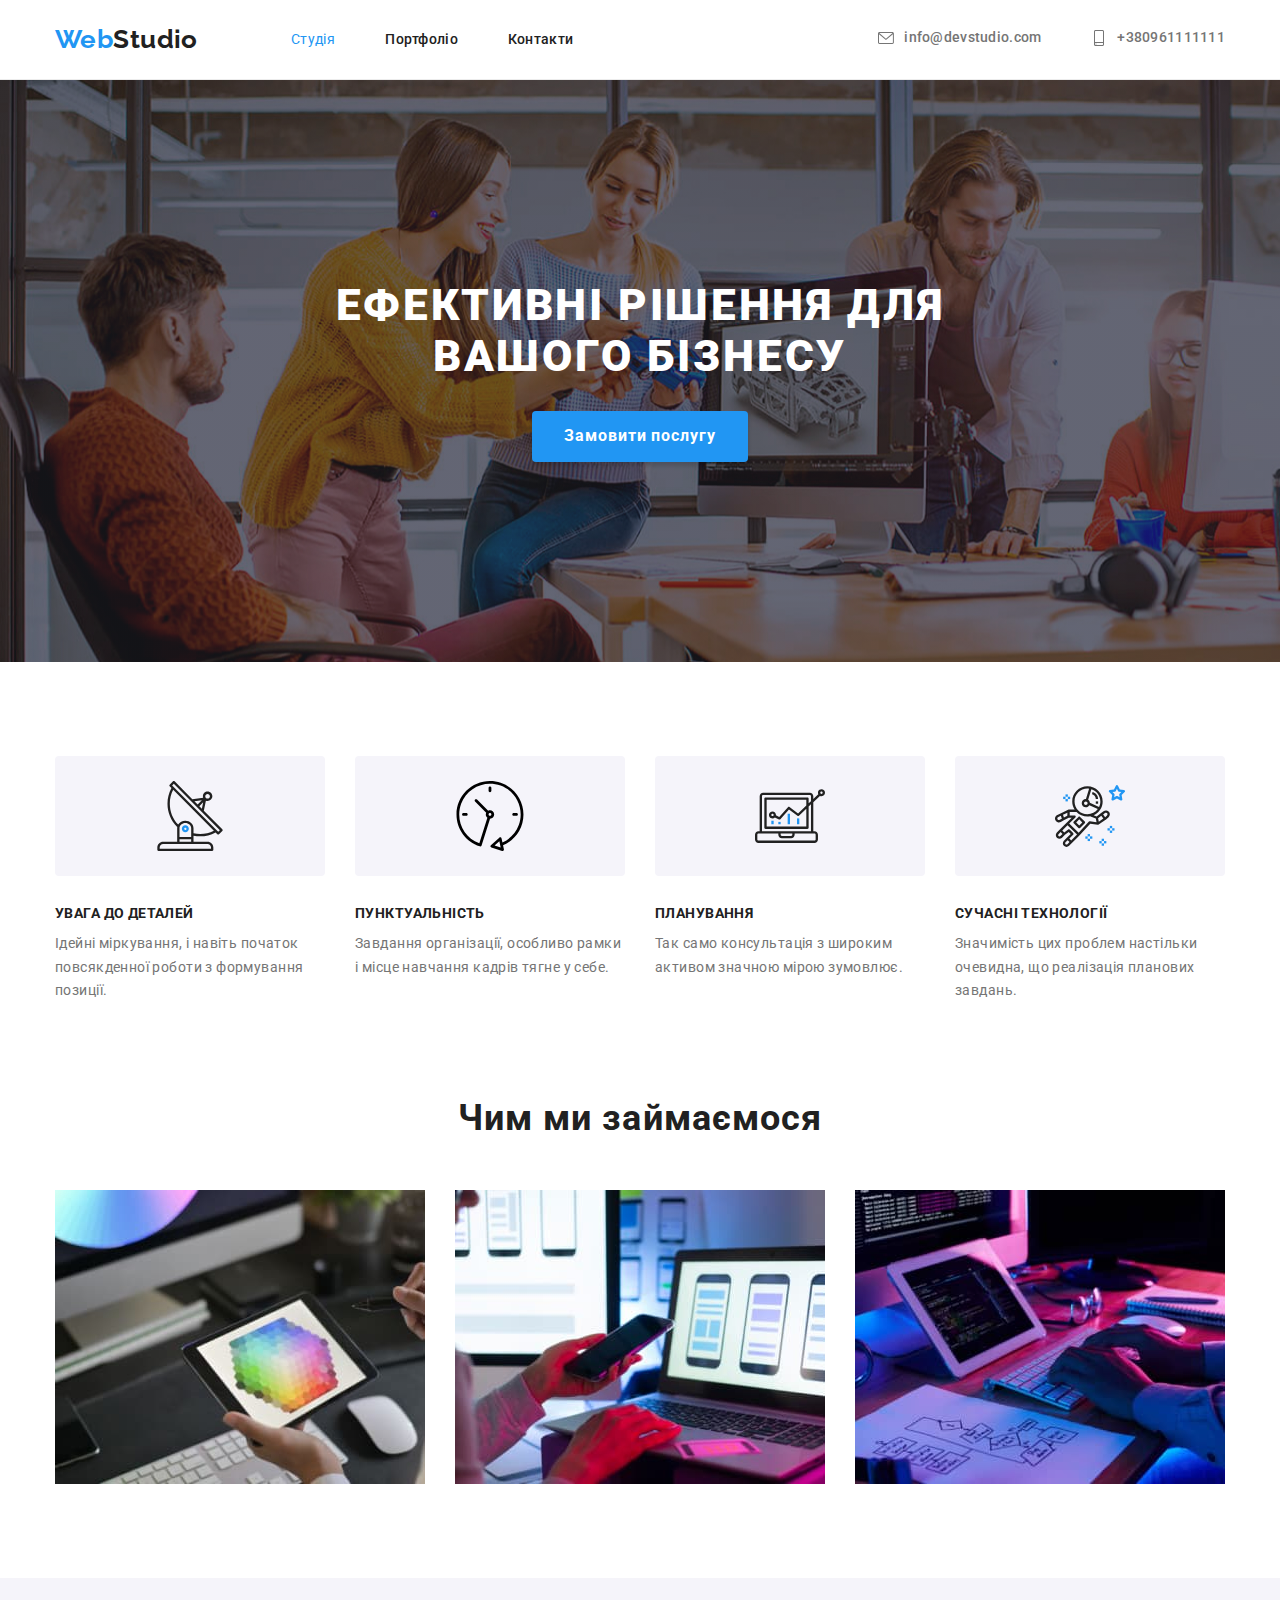
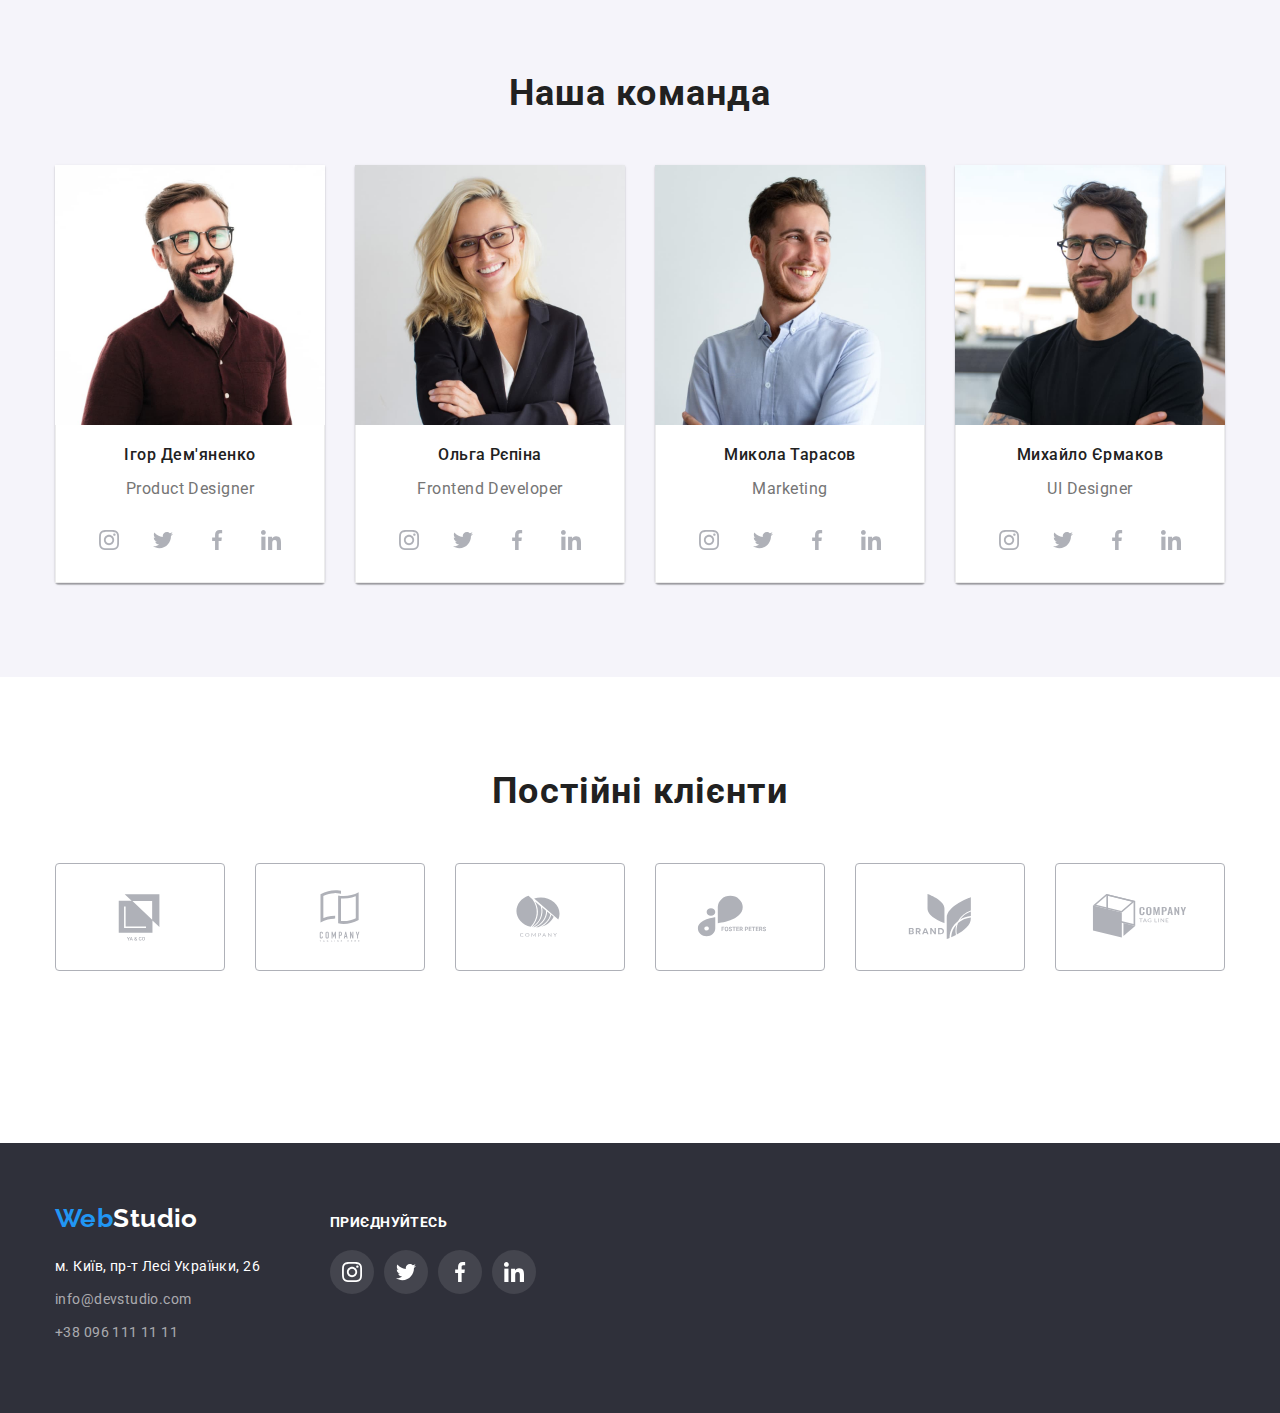
==== index.html @ e2eb47a0 "update hw4" ====
<!DOCTYPE html>
<html lang="uk">
  <head>
    <meta charset="UTF-8" />
    <meta http-equiv="X-UA-Compatible" content="IE=edge" />
    <meta name="viewport" content="width=device-width, initial-scale=1.0" />
    <title>Студія</title>
    <link rel="preconnect" href="https://fonts.googleapis.com" />
    <link rel="preconnect" href="https://fonts.gstatic.com" crossorigin />
    <link
      rel="stylesheet"
      href="https://cdnjs.cloudflare.com/ajax/libs/modern-normalize/1.0.0/modern-normalize.min.css"
    />
    <link
      href="https://fonts.googleapis.com/css2?family=Raleway:wght@700&family=Roboto:wght@400;500;700;900&display=swap"
      rel="stylesheet"
    />
    <link rel="stylesheet" href="styles/styles.css" />
  </head>

  <body class="body">
    <!--Header-->
    <header>
      <div class="container nav">
        <nav class="header-nav">
          <a href="./index.html" class="header-logo logo" lang="en"
            ><span class="logo-blue">Web</span>Studio</a
          >

          <ul class="nav-list list">
            <li class="header-list-item">
              <a
                class="current"
                href="./index.html"
                class="header-list-link link"
                >Студія</a
              >
            </li>
            <li class="header-list-item">
              <a href="./portfolio.html" class="header-list-link link"
                >Портфоліо</a
              >
            </li>
            <li class="header-list-item">
              <a href="#" class="header-list-link link">Контакти</a>
            </li>
          </ul>
        </nav>
        <ul class="link-connection list">
          <li class="connection-item">
            <a href="mailto:info@devstudio.com" class="header-tel-link link">
              <svg class="icon-envelope" width="16" height="16">
                <use href="./img/icons.svg#icon-envelope"></use></svg
              >info@devstudio.com</a
            >
          </li>
          <li class="connection-item">
            <a href="tel:+380961111111" class="header-tel-link link"
              ><svg class="icon-smartphone" width="16" height="16">
                <use href="./img/icons.svg#icon-smartphone"></use></svg
              >+380961111111</a
            >
          </li>
        </ul>
      </div>
    </header>
    <main>
      <!--Hero-->
      <section class="section-hero section">
        <div class="container studio">
          <h1 class="hero-title">
            Ефективні рішення для <br />
            вашого бізнесу
          </h1>
          <button type="button" class="button-pointer">Замовити послугу</button>
        </div>
      </section>
      <!--About description-->
      <section class="section-description section">
        <div class="description container">
          <h2 class="visually-hidden">наші особливості</h2>

          <ul class="text list">
            <li class="features">
              <div class="feature-icon">
                <svg class="icon-antena" width="70" height="70">
                  <use href="./img/icons.svg#icon-antenna"></use>
                </svg>
              </div>
              <h3 class="title">УВАГА ДО ДЕТАЛЕЙ</h3>
              <p class="task">
                Ідейні міркування, і навіть початок повсякденної роботи з
                формування позиції.
              </p>
            </li>
            <li class="features">
              <div class="feature-icon">
                <svg class="icon-clock" width="70" height="70">
                  <use href="./img/icons.svg#icon-clock"></use>
                </svg>
              </div>
              <h3 class="title">ПУНКТУАЛЬНІСТЬ</h3>
              <p class="task">
                Завдання організації, особливо рамки і місце навчання кадрів
                тягне у себе.
              </p>
            </li>
            <li class="features">
              <div class="feature-icon">
                <svg class="icon-diagram" width="70" height="70">
                  <use href="./img/icons.svg#icon-diagram"></use>
                </svg>
              </div>
              <h3 class="title">ПЛАНУВАННЯ</h3>
              <p class="task">
                Так само консультація з широким активом значною мірою зумовлює.
              </p>
            </li>
            <li class="features">
              <div class="feature-icon">
                <svg class="icon-astronaut" width="70" height="70">
                  <use href="./img/icons.svg#icon-astronaut"></use>
                </svg>
              </div>
              <h3 class="title">СУЧАСНІ ТЕХНОЛОГІЇ</h3>
              <p class="task">
                Значимість цих проблем настільки очевидна, що реалізація
                планових завдань.
              </p>
            </li>
          </ul>
        </div>
      </section>

      <!--Developments-->
      <section class="section-developments section">
        <div class="container">
          <h2 class="section-title about-title">Чим ми займаємося</h2>
          <ul class="developments list">
            <li class="developments-item">
              <img src="./img/about2.jpg" width="370" alt="Десктопні версії" />
            </li>
            <li>
              <img
                src="./img/about1.jpg"
                width="370"
                alt="Mобільні аплікації"
              />
            </li>
            <li>
              <img src="./img/about.jpg" width="370" alt="Дизайн" />
            </li>
          </ul>
        </div>
      </section>

      <!--About team-->
      <section class="section-team section">
        <div class="team-photos container">
          <h2 class="section-title team-title">Наша команда</h2>
          <ul class="team list">
            <li class="team-item">
              <div class="card-thumb">
                <img src="./img/photo1.jpg" width="270" alt="Ігор Дем'яненко" />
                <div class="card-content">
                  <h3 class="caption">Ігор Дем'яненко</h3>
                  <p lang="en" class="subtitle">Product Designer</p>
                  <ul class="social-icons list">
                    <li class="social-item">
                      <a href="" class="social-link link"
                        ><svg class="icon-instagram" width="20" height="20">
                          <use href="./img/icons.svg#icon-instagram"></use></svg
                      ></a>
                    </li>
                    <li class="social-item">
                      <a href="" class="social-link link"
                        ><svg class="icon-twitter" width="20" height="20">
                          <use href="./img/icons.svg#icon-twitter"></use></svg
                      ></a>
                    </li>
                    <li class="social-item">
                      <a href="" class="social-link link"
                        ><svg class="icon-facebook" width="20" height="20">
                          <use href="./img/icons.svg#icon-facebook"></use></svg
                      ></a>
                    </li>
                    <li class="social-item">
                      <a href="" class="social-link link"
                        ><svg class="icon-linkedin" width="20" height="20">
                          <use href="./img/icons.svg#icon-linkedin"></use></svg
                      ></a>
                    </li>
                  </ul>
                </div>
              </div>
            </li>
            <li class="team-item">
              <div class="card-thumb">
                <img src="./img/photo2.jpg" width="270" alt="Ольга Рєпіна" />
                <div class="card-content">
                  <h3 class="caption">Ольга Рєпіна</h3>
                  <p lang="en" class="subtitle">Frontend Developer</p>
                  <ul class="social-icons list">
                    <li class="social-item">
                      <a href="" class="social-link link"
                        ><svg class="icon-instagram" width="20" height="20">
                          <use href="./img/icons.svg#icon-instagram"></use></svg
                      ></a>
                    </li>
                    <li class="social-item">
                      <a href="" class="social-link link"
                        ><svg class="icon-twitter" width="20" height="20">
                          <use href="./img/icons.svg#icon-twitter"></use></svg
                      ></a>
                    </li>
                    <li class="social-item">
                      <a href="" class="social-link link"
                        ><svg class="icon-facebook" width="20" height="20">
                          <use href="./img/icons.svg#icon-facebook"></use></svg
                      ></a>
                    </li>
                    <li class="social-item">
                      <a href="" class="social-link link"
                        ><svg class="icon-linkedin" width="20" height="20">
                          <use href="./img/icons.svg#icon-linkedin"></use></svg
                      ></a>
                    </li>
                  </ul>
                </div>
              </div>
            </li>
            <li class="team-item">
              <div class="card-thumb">
                <img src="./img/photo3.jpg" width="270" alt="Микола Тарасов" />
                <div class="card-content">
                  <h3 class="caption">Микола Тарасов</h3>
                  <p lang="en" class="subtitle">Marketing</p>

                  <ul class="social-icons list">
                    <li class="social-item">
                      <a href="" class="social-link link"
                        ><svg class="icon-instagram" width="20" height="20">
                          <use href="./img/icons.svg#icon-instagram"></use></svg
                      ></a>
                    </li>
                    <li class="social-item">
                      <a href="" class="social-link link"
                        ><svg class="icon-twitter" width="20" height="20">
                          <use href="./img/icons.svg#icon-twitter"></use></svg
                      ></a>
                    </li>
                    <li class="social-item">
                      <a href="" class="social-link link"
                        ><svg class="icon-facebook" width="20" height="20">
                          <use href="./img/icons.svg#icon-facebook"></use></svg
                      ></a>
                    </li>
                    <li class="social-item">
                      <a href="" class="social-link link"
                        ><svg class="icon-linkedin" width="20" height="20">
                          <use href="./img/icons.svg#icon-linkedin"></use></svg
                      ></a>
                    </li>
                  </ul>
                </div>
              </div>
            </li>
            <li class="team-item">
              <div class="card-thumb">
                <img src="./img/photo4.jpg" width="270" alt="Михайло Єрмаков" />
                <div class="card-content">
                  <h3 class="caption">Михайло Єрмаков</h3>
                  <p lang="en" class="subtitle">UI Designer</p>
                  <ul class="social-icons list">
                    <li class="social-item">
                      <a href="" class="social-link link"
                        ><svg class="icon-instagram" width="20" height="20">
                          <use href="./img/icons.svg#icon-instagram"></use></svg
                      ></a>
                    </li>
                    <li class="social-item">
                      <a href="" class="social-link link"
                        ><svg class="icon-twitter" width="20" height="20">
                          <use href="./img/icons.svg#icon-twitter"></use></svg
                      ></a>
                    </li>
                    <li class="social-item">
                      <a href="" class="social-link link"
                        ><svg class="icon-facebook" width="20" height="20">
                          <use href="./img/icons.svg#icon-facebook"></use></svg
                      ></a>
                    </li>
                    <li class="social-item">
                      <a href="" class="social-link link"
                        ><svg class="icon-linkedin" width="20" height="20">
                          <use href="./img/icons.svg#icon-linkedin"></use></svg
                      ></a>
                    </li>
                  </ul>
                </div>
              </div>
            </li>
          </ul>
        </div>
      </section>
    </main>
    <!--About clients-->
    <section class="section-clients section">
      <div class="clients-icons container">
        <h2 class="section-title client-title">Постійні клієнти</h2>
        <ul class="client-thumb list">
          <li class="client-item">
            <a href="" class="client-link link">
              <svg class="icon-client1" width="106" height="106">
                <use href="./img/icons.svg#icon-client1"></use></svg
            ></a>
          </li>
          <li class="client-item">
            <a href="" class="client-link link"
              ><svg class="icon-client2" width="106" height="106">
                <use href="./img/icons.svg#icon-client2"></use></svg
            ></a>
          </li>
          <li class="client-item">
            <a href="" class="client-link link"
              ><svg class="icon-client3" width="106" height="106">
                <use href="./img/icons.svg#icon-client3"></use></svg
            ></a>
          </li>
          <li class="client-item">
            <a href="" class="client-link link"
              ><svg class="icon-client4" width="106" height="106">
                <use href="./img/icons.svg#icon-client4"></use></svg
            ></a>
          </li>
          <li class="client-item">
            <a href="" class="client-link link"
              ><svg class="icon-client5" width="106" height="106">
                <use href="./img/icons.svg#icon-client5"></use></svg
            ></a>
          </li>
          <li class="client-item">
            <a href="" class="client-link link"
              ><svg class="icon-client6" width="106" height="106">
                <use href="./img/icons.svg#icon-client6"></use></svg
            ></a>
          </li>
        </ul>
      </div>
    </section>
    <!--Footer-->
    <footer class="footer">
      <div class="container">
        <div class="foot-adress">
          <a href="./index.html" class="foot-logo link" lang="en"
            ><span class="logo-blue">Web</span
            ><span class="logo-white">Studio</span></a
          >
          <address id="contacts">
            <ul class="subject list">
              <li class="address-item">
                <a
                  href="https://goo.gl/maps/n4bDGTXrcKqHtDmw6"
                  target="_blank"
                  rel="noopener noreferrer nofollow"
                  class="address link"
                  >м. Київ, пр-т Лесі Українки, 26</a
                >
              </li>
              <li class="address-item">
                <a href="mailto:info@devstudio.com" class="contact link"
                  >info@devstudio.com</a
                >
              </li>
              <li class="address-item">
                <a href="tel:+380961111111" class="contact link"
                  >+38 096 111 11 11</a
                >
              </li>
            </ul>
          </address>
        </div>
        <div class="join-us">
          <p class="join-us-title">ПРИЄДНУЙТЕСЬ</p>
          <ul class="join-us-list list">
            <li>
              <a href="" class="join-social">
                <svg class="icon-instagram" width="20" height="20">
                  <use href="./img/icons.svg#icon-instagram"></use></svg
              ></a>
            </li>
            <li>
              <a href="" class="join-social"
                ><svg class="icon-twitter" width="20" height="20">
                  <use href="./img/icons.svg#icon-twitter"></use></svg
              ></a>
            </li>
            <li>
              <a href="" class="join-social"
                ><svg class="icon-facebook" width="20" height="20">
                  <use href="./img/icons.svg#icon-facebook"></use></svg
              ></a>
            </li>
            <li>
              <a href="" class="join-social"
                ><svg class="icon-linkedin" width="20" height="20">
                  <use href="./img/icons.svg#icon-linkedin"></use></svg
              ></a>
            </li>
          </ul>
        </div>
      </div>
    </footer>
  </body>
</html>
---- styles/styles.css ----
/*General styles*/
:root {
  --main-color: #212121;
  --accent-color: #2196f3;
  --second-color: #757575;
  --third-color: #ffffff;
  --background-color: #2f303a;
  --border-color: #ececec;
}

.body {
  box-sizing: border-box;
  margin: 0;
  font-family: "Roboto", sans-serif;
  font-size: 14px;
  letter-spacing: 0.03em;
  color: var(--main-color);
  background-color: var(--third-color);
  font-family: "Roboto", sans-serif;
}

h1,
h2,
h3,
h4,
h5,
h6,
p,
ul {
  margin: 0;
}

*,
*::before,
*::after {
  box-sizing: inherit;
}

.list {
  padding: 0px;
  margin: 0px;
  list-style: none;
}

.section-title {
  text-align: center;

  color: var(--main-color);
  font-weight: 700;
  font-size: 36px;
  line-height: 1.16;
  text-align: center;
  letter-spacing: 0.03em;
}

.section {
  padding-top: 94px;
  padding-bottom: 94px;
}

.container {
  width: 1200px;
  margin-right: auto;
  margin-left: auto;
  padding-right: 15px;
  padding-left: 15px;
}

img {
  display: block;
  max-width: 100%;
  height: auto;
}

.link {
  text-decoration: none;
}

.link:hover,
.link:focus {
  color: var(--accent-color);
}

/*Header*/
header {
  padding-top: 24px;
  padding-bottom: 24px;
  border: 1px solid #ececec;
  border-width: 0 0 1px 0;
}

.header-logo {
  margin-right: 93px;

  font-family: "Raleway", sans-serif;
  font-weight: 700;
  font-size: 26px;
  line-height: 1.2;
  color: var(--main-color);
}

.logo-blue {
  color: var(--accent-color);
}

nav {
  display: flex;
  align-items: center;
}

.nav {
  display: flex;
}

.nav-list {
  display: flex;
  padding: 0px;
  margin: 0px;
  list-style: none;
  gap: 50px;
}

.current {
  color: var(--accent-color);
}

.icon-envelope,
.icon-smartphone {
  margin-right: 10px;
}

/* contacts */

.link-connection {
  display: flex;
  align-items: center;
  margin-left: auto;
  list-style: none;
  gap: 50px;
}

.link-connection a {
  display: inline-flex;
  align-items: center;
  font-weight: 500;
  line-height: 1.1;
  letter-spacing: 0.02em;
  text-decoration: none;
  color: var(--second-color);
  fill: var(--second-color);
}

.link-connection a:hover,
.link-connection a:focus {
  color: var(--accent-color);
  fill: var(--accent-color);
}

.header-list-link {
  font-weight: 500;
  font-size: 14px;
  line-height: 1.14;
  letter-spacing: 0.02em;
  color: var(--main-color);
}

/* Hero */

.section-hero {
  padding-top: 200px;
  padding-bottom: 200px;
  text-align: center;

  background: #2f303a;
  background-image: linear-gradient(
      rgba(47, 48, 58, 0.4),
      rgba(47, 48, 58, 0.4)
    ),
    url(../img/hero-description-bg.img.jpg);
}

.section-hero .container {
  display: block;
}

.hero-title {
  margin: 0;
  font-weight: 900;
  font-size: 44px;
  line-height: (calc 60 / 44);
  text-align: center;
  letter-spacing: 0.06em;
  text-transform: uppercase;
  color: var(--third-color);
}

.button-pointer {
  margin: 0 auto;
  margin-top: 30px;
  padding: 10px 32px;

  font-family: inherit;
  cursor: pointer;
  font-weight: 700;
  font-size: 16px;
  line-height: 1.9;
  letter-spacing: 0.06em;
  color: var(--third-color);
  background: #2196f3;
  box-shadow: 0px 4px 4px rgba(0, 0, 0, 0.15);
  border: 0px;
  border-radius: 4px;
}

.button-pointer:hover,
.button-pointer:focus {
  background: #188ce8;
  box-shadow: 0px 4px 4px rgba(0, 0, 0, 0.15);
  border-radius: 4px;
}

/*About description*/
.section-description {
  padding-bottom: 0px;
}

.text {
  display: flex;
  justify-content: center;
  list-style: none;
  gap: 30px;
}

.features p {
  width: 270px;
}

.feature-icon {
  width: 270px;
  height: 120px;
  display: flex;
  justify-content: center;
  align-items: center;
  margin-bottom: 30px;
  border-radius: 4px;
  background-color: #f5f4fa;
}

.visually-hidden {
  position: absolute;
  white-space: nowrap;
  width: 1px;
  height: 1px;
  overflow: hidden;
  border: 0;
  padding: 0;
  clip: rect(0 0 0 0);
  clip-path: inset(50%);
  margin: -1px;
}

.section-description p {
  margin-top: 10px;
  margin-bottom: 0px;
  line-height: 1.7;
}

.title {
  color: var(--main-color);
  font-size: 14px;
  line-height: 1.14;
  letter-spacing: 0.03em;
  text-transform: uppercase;
}

.task {
  font-weight: 400;
  font-size: 14px;
  line-height: 1.71;
  letter-spacing: 0.03em;
  color: var(--second-color);
}

/*Developments*/

.developments {
  display: flex;
  justify-content: center;
  list-style: none;
  margin: 0;
  gap: 30px;
}

.about-title {
  margin: 0 0 50px 0;
  font-weight: 700;
  font-size: 36px;
  line-height: 1.2;
  text-align: center;
  color: var(--main-color);
}

/*About team*/
.section-team {
  background: #f5f4fa;
}

.team {
  display: flex;
  justify-content: center;
  gap: 30px;
  margin: 0;
  padding: 0;
}

.team-title {
  margin: 0;
  margin-bottom: 50px;
  font-weight: 700;
  font-size: 36px;
  line-height: 1.2;
  text-align: center;
  color: var(--main-color);
}

.caption {
  color: var(--main-color);
  line-height: 1.2;
  text-align: center;
  font-weight: 500;
  font-size: 16px;
  letter-spacing: 0.03em;
  margin-bottom: 10px;
}

.team-item {
  background-color: var(--third-color);
  box-shadow: 0px 1px 3px rgba(0, 0, 0, 0.12), 0px 1px 1px rgba(0, 0, 0, 0.14),
    0px 2px 1px rgba(0, 0, 0, 0.2);
  border-radius: 0px 0px 4px 4px;
}

.team .social-item:last-child {
  margin-right: 0;
}

.social-item {
  display: flex;
  justify-content: center;
  align-items: center;
  width: 44px;
  height: 44px;
}

.social-item {
  fill: #afb1b8;
}

.social-item:hover,
.social-item:focus {
  background-color: #188ce8;
  border-radius: 50%;
  fill: var(--third-color);
}

.card-content {
  padding: 30px 15px;
}

.social-icons {
  margin-top: 16px;
  display: flex;
  justify-content: center;
  align-items: center;
  gap: 10px;
  /* background-color: chartreuse; */
}

.social-link {
  display: flex;
  justify-content: center;
  align-items: center;
  width: 44px;
  height: 44px;
}

.social-link {
  fill: #afb1b8;
}

.team-photos .team-item {
  display: flex;
  justify-content: space-between;
  margin: 0 auto;
}

.section-team p {
  text-align: center;
  line-height: 1.7;
}

.subtitle {
  font-weight: 400;
  font-size: 16px;
  line-height: 1.18;
  text-align: center;
  letter-spacing: 0.03em;
  color: var(--second-color);
}

/*About clients*/
.client-title {
  margin-bottom: 50px;
}

.client-link {
  display: flex;
  justify-content: center;
  align-items: center;
  border: 1px solid #afb1b8;
  border-radius: 4px;
  fill: #afb1b8;
}

.client-link:hover,
.client-card:focus {
  border: 1px solid var(--accent-color);
  fill: var(--accent-color);
}

.client-thumb {
  display: flex;
  justify-content: center;
  gap: 30px;
  margin: 0;
  margin-bottom: 94px;
  padding: 0;
}

.client-thumb .client-item {
  width: 170px;
  height: 92px;
  /* background-color: aqua; */
}

.client-thumb .client-item:last-child {
  margin-right: 0;
}

/*Footer*/
.footer {
  background: #2f303a;
  padding-top: 60px;
  padding-bottom: 60px;
}

footer .container {
  display: flex;
}

.logo-white {
  color: var(--third-color);
}

.foot-logo {
  display: block;
  margin-bottom: 20px;
  font-family: "Raleway", sans-serif;
  font-weight: 700;
  font-size: 26px;
  line-height: 1.2;
  text-decoration: none;
  color: var(--accent-color);
}

.address {
  font-style: normal;
  font-size: 14px;
  line-height: calc(24 / 14);
  letter-spacing: 0.03em;
  color: var(--third-color);
  text-decoration: none;
}

.address-item {
  margin-bottom: 9px;
}

.contact {
  font-style: normal;
  font-size: 14px;
  line-height: calc(24 / 14);
  letter-spacing: 0.03em;
  color: rgba(255, 255, 255, 0.6);
}

.join-us {
  display: flex;
  flex-direction: column;
  align-items: baseline;
  margin-left: 70px;
}

.join-us-title {
  margin: 0;
  margin-top: 12px;
  text-align: start;

  font-style: normal;
  font-weight: 700;
  font-size: 14px;
  line-height: 1.1;
  letter-spacing: 0.03em;
  text-transform: uppercase;

  color: #fff;
}

.join-us-list {
  display: flex;
  gap: 10px;
  margin-top: 20px;
}

.join-social {
  display: flex;
  justify-content: center;
  align-items: center;
  width: 44px;
  height: 44px;
}

.join-social {
  fill: #ffffff;
  background-color: #44454e;
  border-radius: 50%;
}

.join-social:hover,
.join-social:focus {
  background-color: var(--accent-color);
  border-radius: 50%;
}

/* PORTFOLIO */
.section-filters .container {
  display: block;
}

.filter-item .button {
  text-align: center;
  padding: 6px 22px;
  border: 0px;
  border-radius: 4px;
  cursor: pointer;

  font-family: inherit;
  color: var(--main-color);
  background: #f5f4fa;
  font-weight: 500;
  font-size: 16px;
  line-height: 1.6;
  letter-spacing: 0.03em;
}

.filter-item .button:hover,
.filter-item .button:focus {
  color: var(--third-color);
  background: var(--accent-color);
  box-shadow: 0px 3px 1px rgba(0, 0, 0, 0.1), 0px 1px 2px rgba(0, 0, 0, 0.08),
    0px 2px 2px rgba(0, 0, 0, 0.12);
}

.filters {
  list-style: none;
  display: flex;
  justify-content: center;
  padding-left: 0px;
  margin-bottom: 50px;
  margin-top: 0px;
  gap: 8px;
}

.content {
  margin: 0;
  display: flex;
  flex-wrap: wrap;
  justify-content: center;
  list-style: none;
  gap: 30px;
}

.card {
  flex-basis: calc((100% - 60px) / 3);
}

.card-content {
  padding: 20px 15px;
  border-left: 1px solid var(--border-color);
  border-right: 1px solid var(--border-color);
  border-bottom: 1px solid var(--border-color);
}

.card:hover,
.card:focus {
  box-shadow: 0px 1px 1px rgba(0, 0, 0, 0.12), 0px 4px 4px rgba(0, 0, 0, 0.06),
    1px 4px 6px rgba(0, 0, 0, 0.16);
}

.card-content p {
  margin-left: 0;
}

a {
  text-decoration: none;
}

.button {
  font-family: inherit;
  border: none;
}

.card-caption {
  margin: 0px;
  font-weight: 700;
  font-size: 18px;
  line-height: 2;
  letter-spacing: 0.06em;
  color: var(--main-color);
}

.card-text {
  margin-top: 4px;
  margin-bottom: 0px;
  font-weight: 400;
  font-size: 16px;
  line-height: 1.8;
  color: var(--second-color);
  letter-spacing: 0.03em;
}
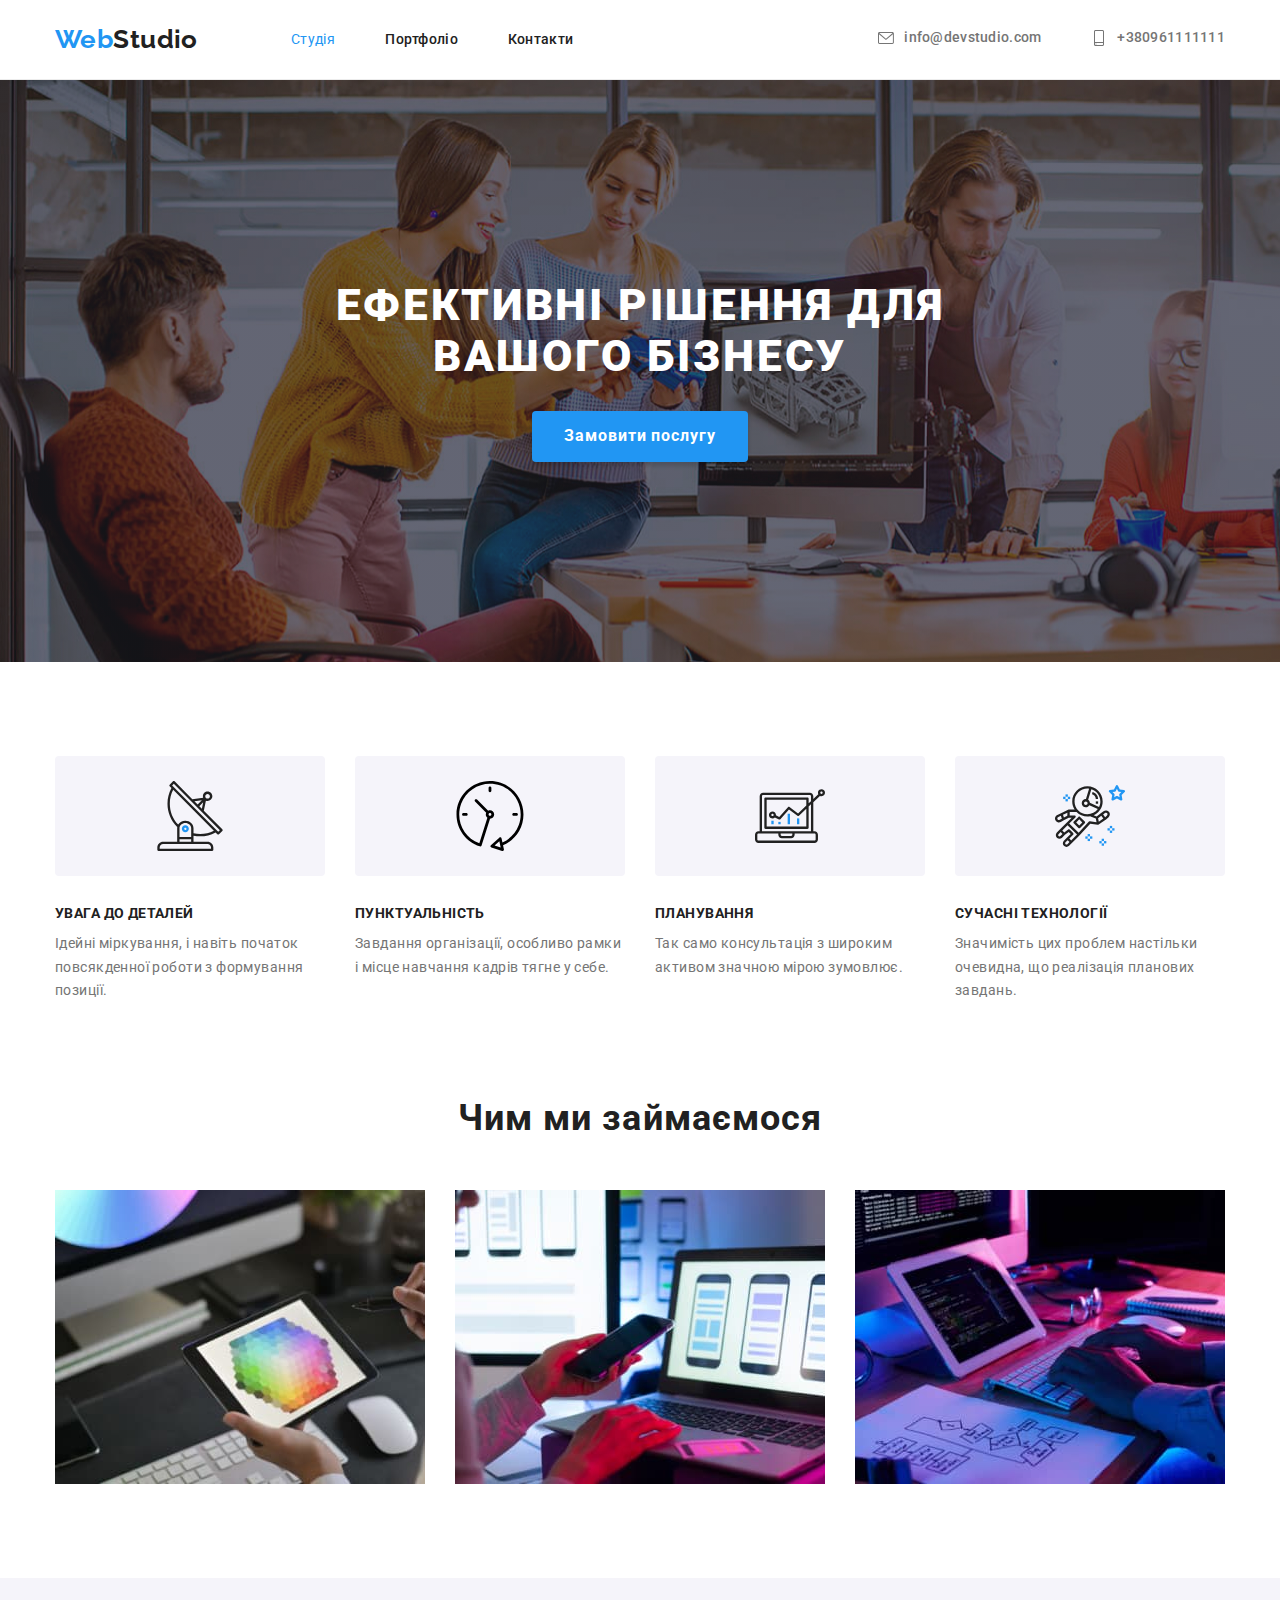
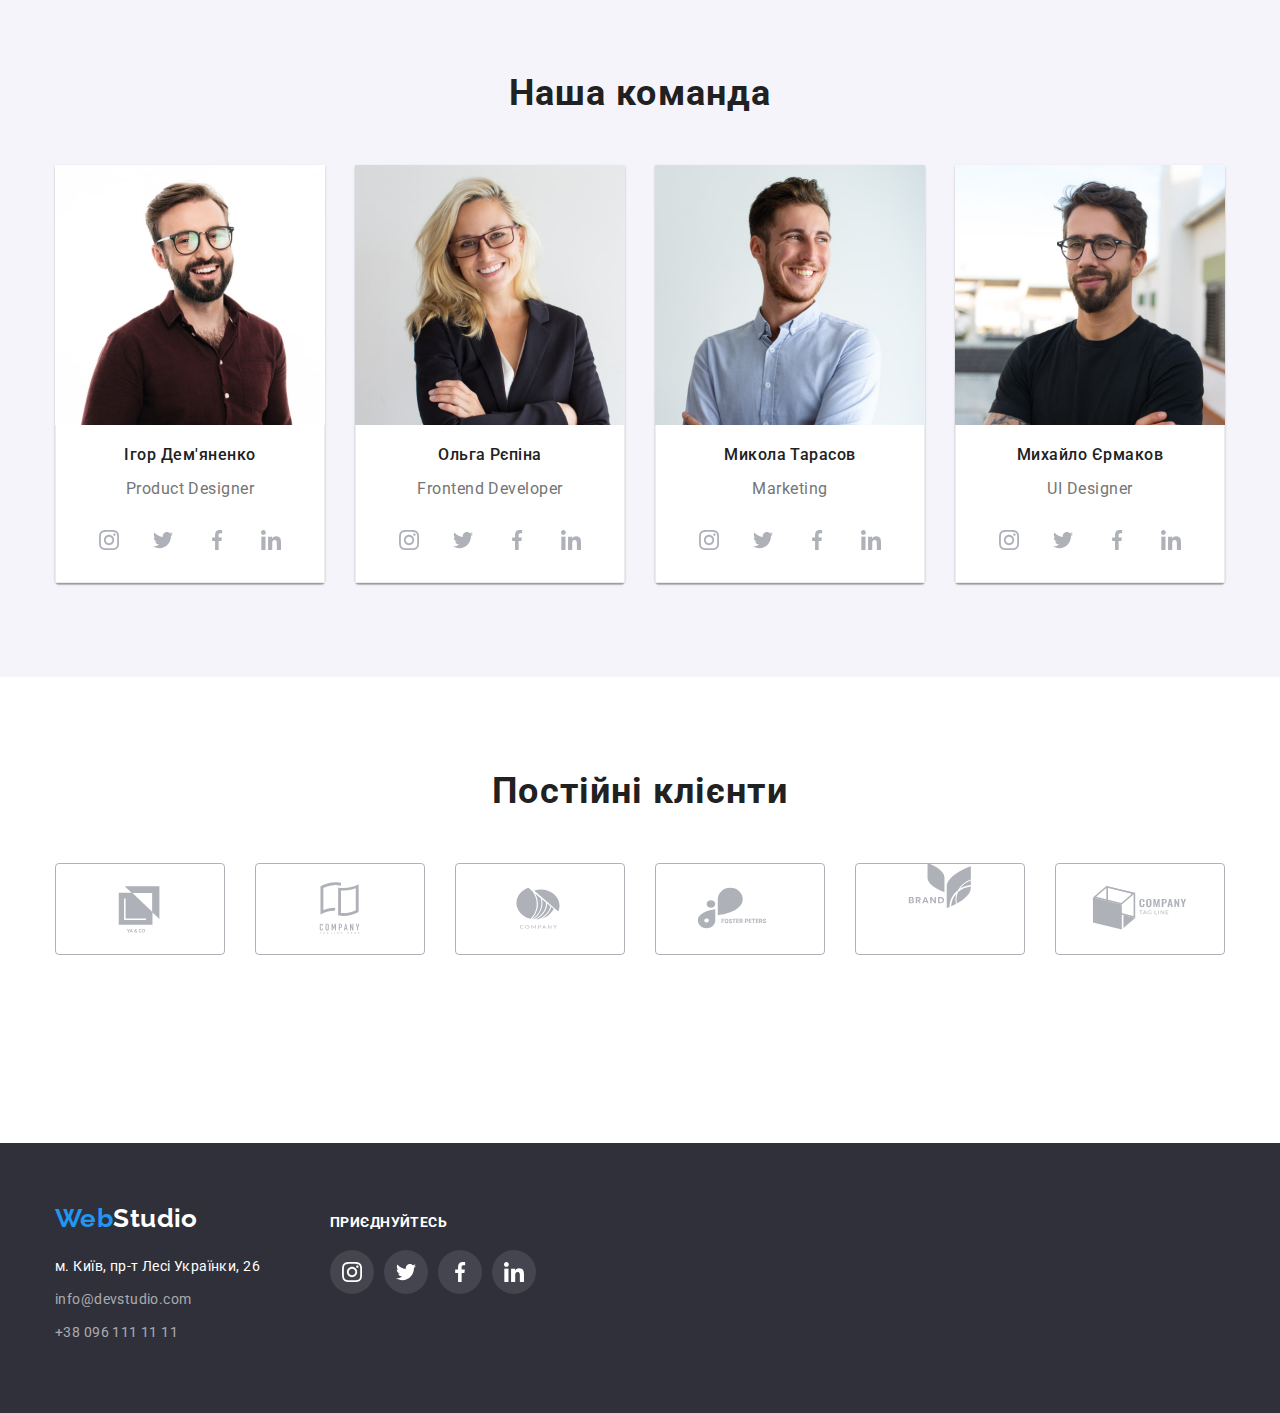
==== commit 403ca91f: "update size and hover" ====
--- a/index.html
+++ b/index.html
@@ -311,37 +311,38 @@
         <ul class="client-thumb list">
           <li class="client-item">
             <a href="" class="client-link link">
-              <svg class="icon-client1" width="106" height="106">
+              <svg class="icon-client1" width="106" height="60">
                 <use href="./img/icons.svg#icon-client1"></use></svg
             ></a>
           </li>
           <li class="client-item">
             <a href="" class="client-link link"
-              ><svg class="icon-client2" width="106" height="106">
+              ><svg class="icon-client2" width="106" height="60">
                 <use href="./img/icons.svg#icon-client2"></use></svg
             ></a>
           </li>
           <li class="client-item">
             <a href="" class="client-link link"
-              ><svg class="icon-client3" width="106" height="106">
+              ><svg class="icon-client3" width="106" height="60">
                 <use href="./img/icons.svg#icon-client3"></use></svg
             ></a>
           </li>
           <li class="client-item">
             <a href="" class="client-link link"
-              ><svg class="icon-client4" width="106" height="106">
+              ><svg class="icon-client4" width="106" height="60">
                 <use href="./img/icons.svg#icon-client4"></use></svg
             ></a>
           </li>
           <li class="client-item">
             <a href="" class="client-link link"
               ><svg class="icon-client5" width="106" height="106">
+              ><svg class="icon-client5" width="106" height="60">
                 <use href="./img/icons.svg#icon-client5"></use></svg
             ></a>
           </li>
           <li class="client-item">
             <a href="" class="client-link link"
-              ><svg class="icon-client6" width="106" height="106">
+              ><svg class="icon-client6" width="106" height="60">
                 <use href="./img/icons.svg#icon-client6"></use></svg
             ></a>
           </li>
--- a/styles/styles.css
+++ b/styles/styles.css
@@ -172,10 +172,8 @@
   text-align: center;
 
   background: #2f303a;
-  background-image: linear-gradient(
-      rgba(47, 48, 58, 0.4),
-      rgba(47, 48, 58, 0.4)
-    ),
+  background-image: linear-gradient(rgba(47, 48, 58, 0.4),
+      rgba(47, 48, 58, 0.4)),
     url(../img/hero-description-bg.img.jpg);
 }
 
@@ -380,11 +378,8 @@
   display: flex;
   justify-content: center;
   align-items: center;
-  width: 44px;
-  height: 44px;
-}
-
-.social-link {
+  width: 100%;
+  height: 100%;
   fill: #afb1b8;
 }
 
@@ -414,6 +409,8 @@
 }
 
 .client-link {
+  width: 100%;
+  height: 100%;
   display: flex;
   justify-content: center;
   align-items: center;
@@ -456,6 +453,7 @@
 
 footer .container {
   display: flex;
+  align-items: baseline;
 }
 
 .logo-white {
@@ -503,7 +501,6 @@
 
 .join-us-title {
   margin: 0;
-  margin-top: 12px;
   text-align: start;
 
   font-style: normal;
@@ -601,8 +598,9 @@
   border-bottom: 1px solid var(--border-color);
 }
 
-.card:hover,
-.card:focus {
+.content a:hover,
+.content a:focus {
+  display: block;
   box-shadow: 0px 1px 1px rgba(0, 0, 0, 0.12), 0px 4px 4px rgba(0, 0, 0, 0.06),
     1px 4px 6px rgba(0, 0, 0, 0.16);
 }
@@ -637,4 +635,4 @@
   line-height: 1.8;
   color: var(--second-color);
   letter-spacing: 0.03em;
-}
+}